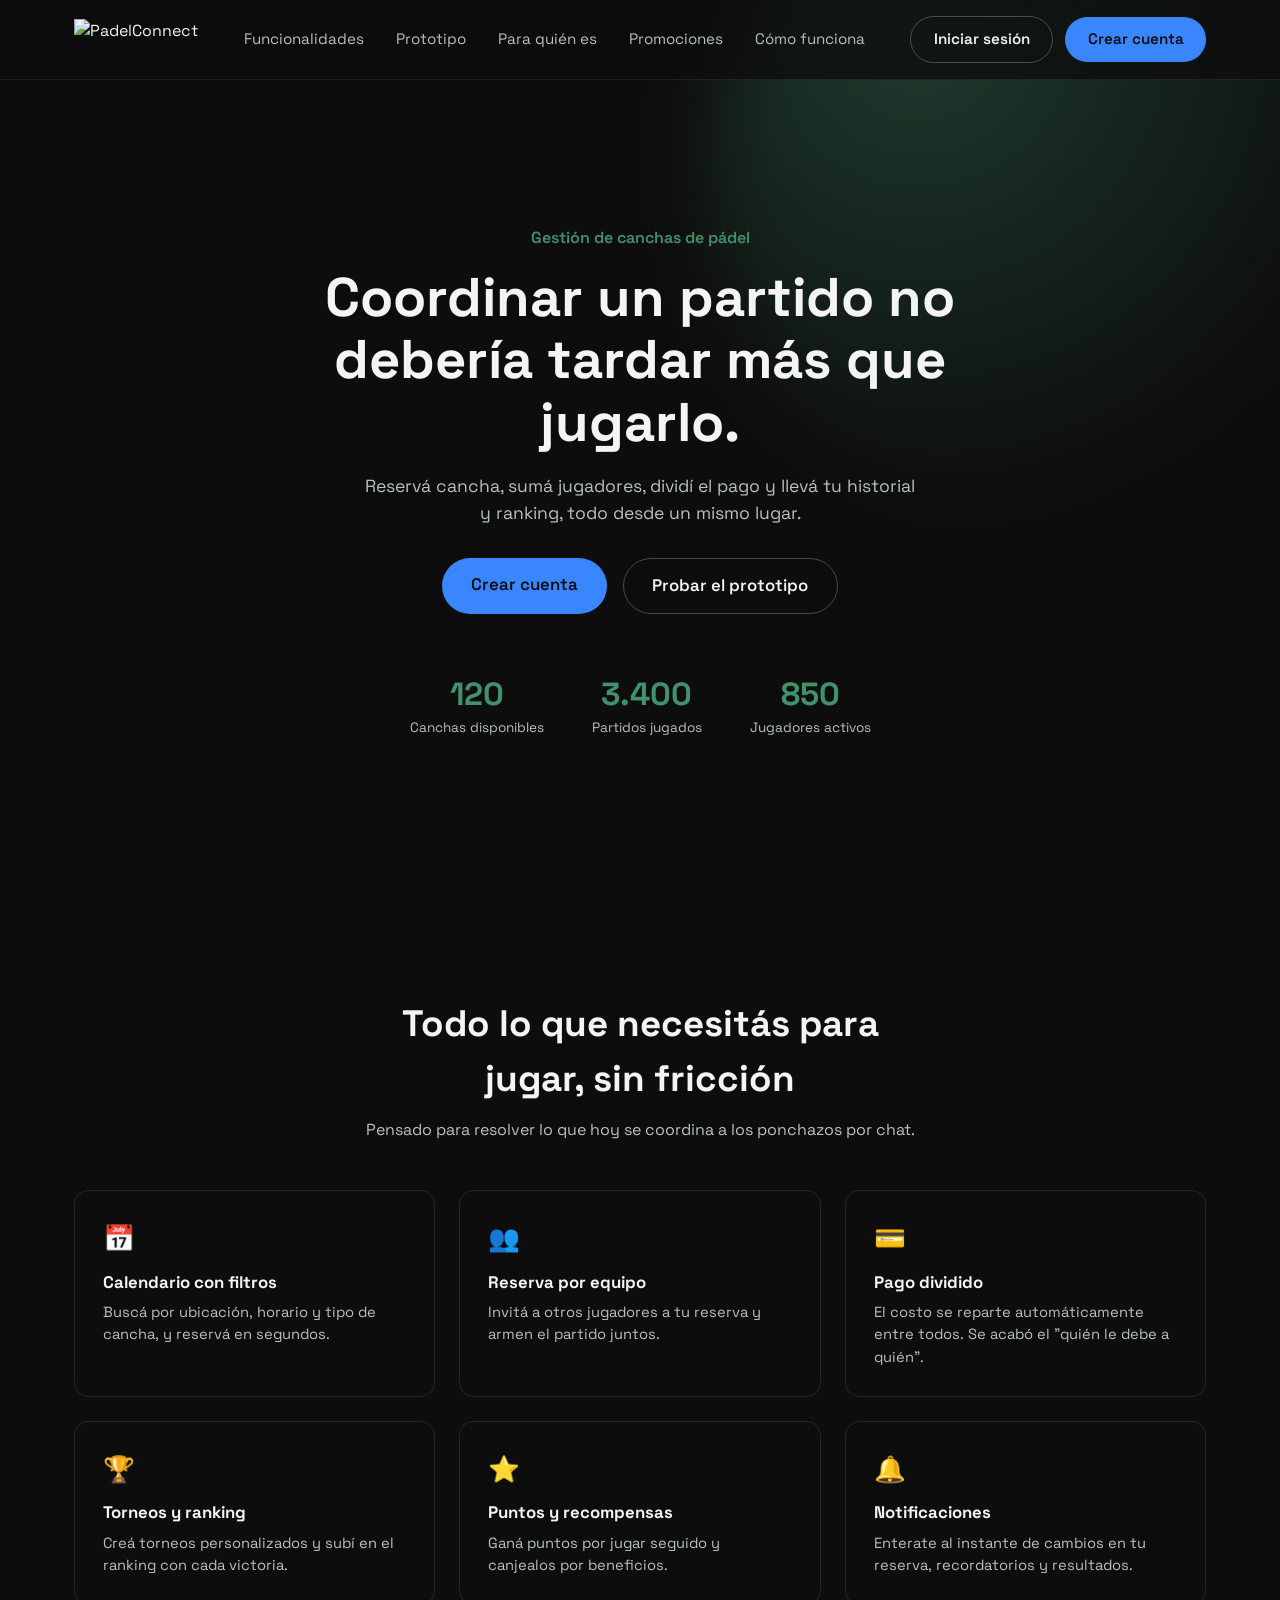
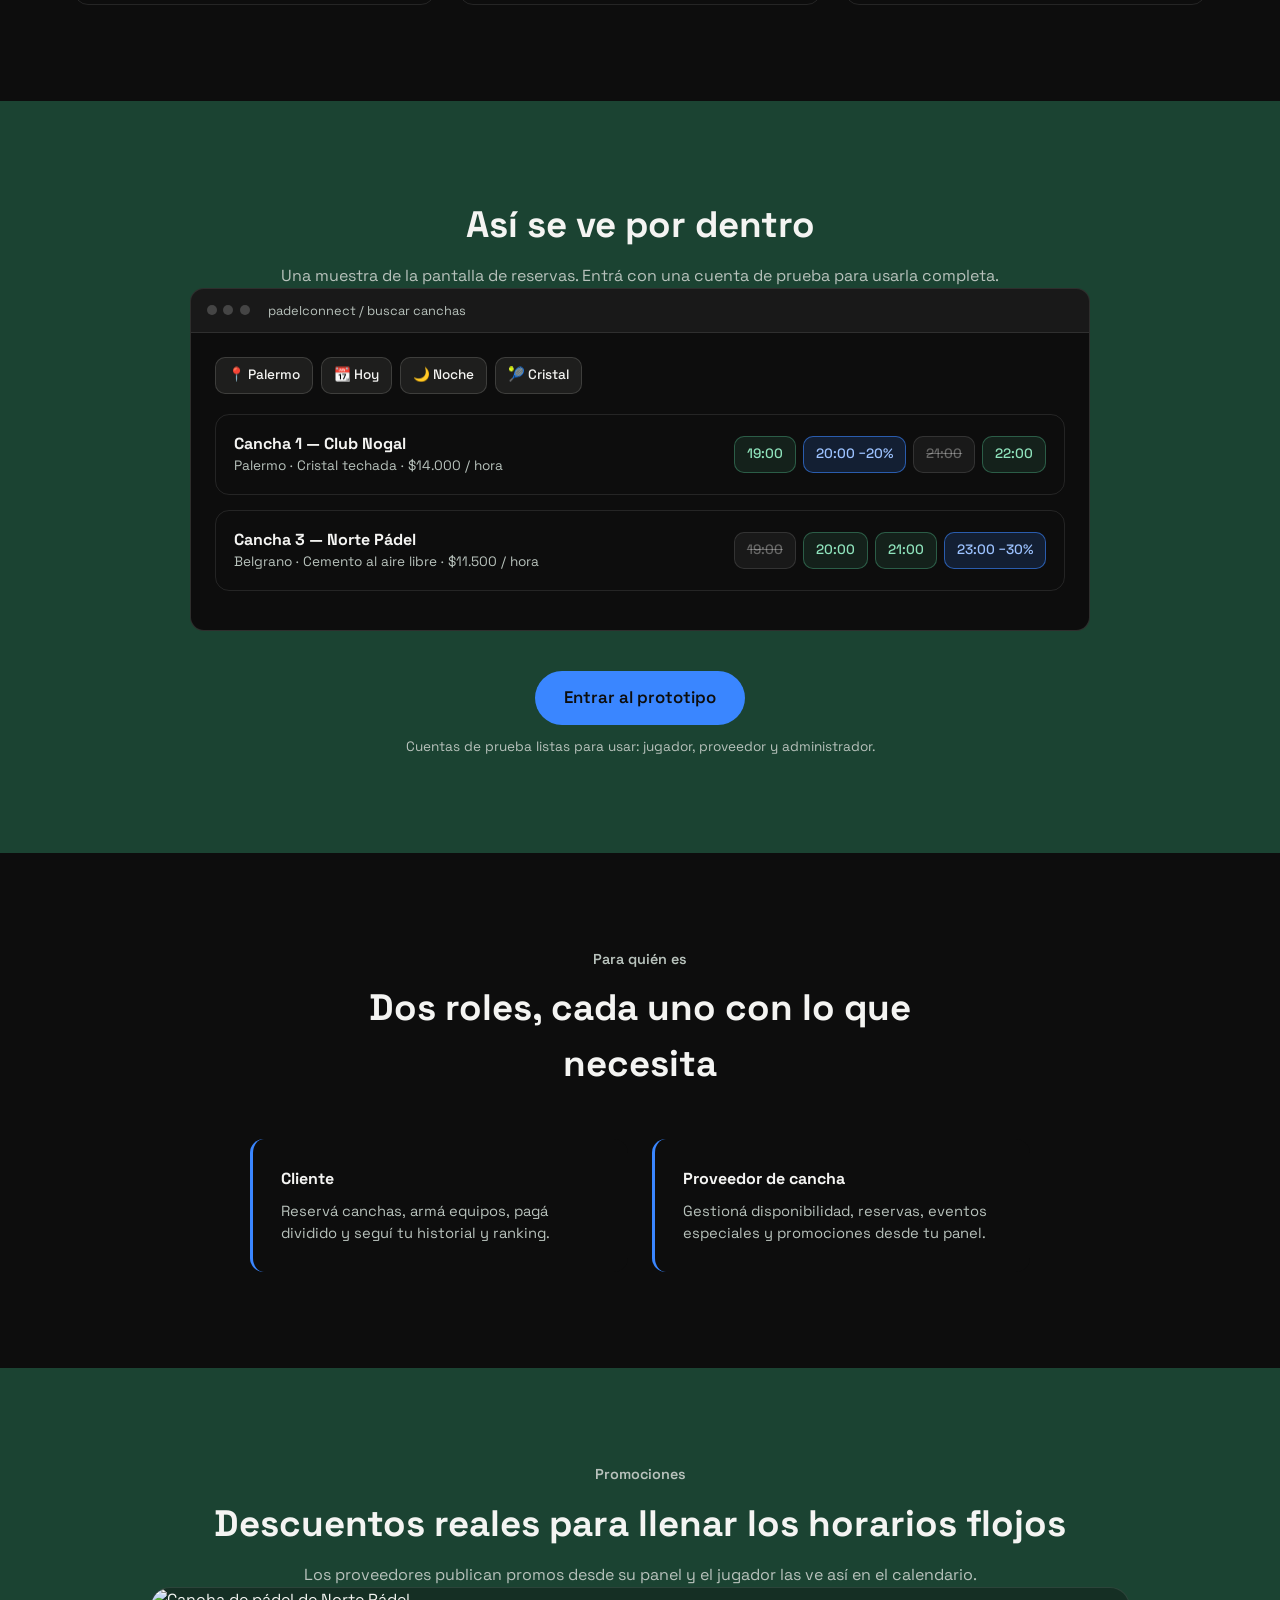
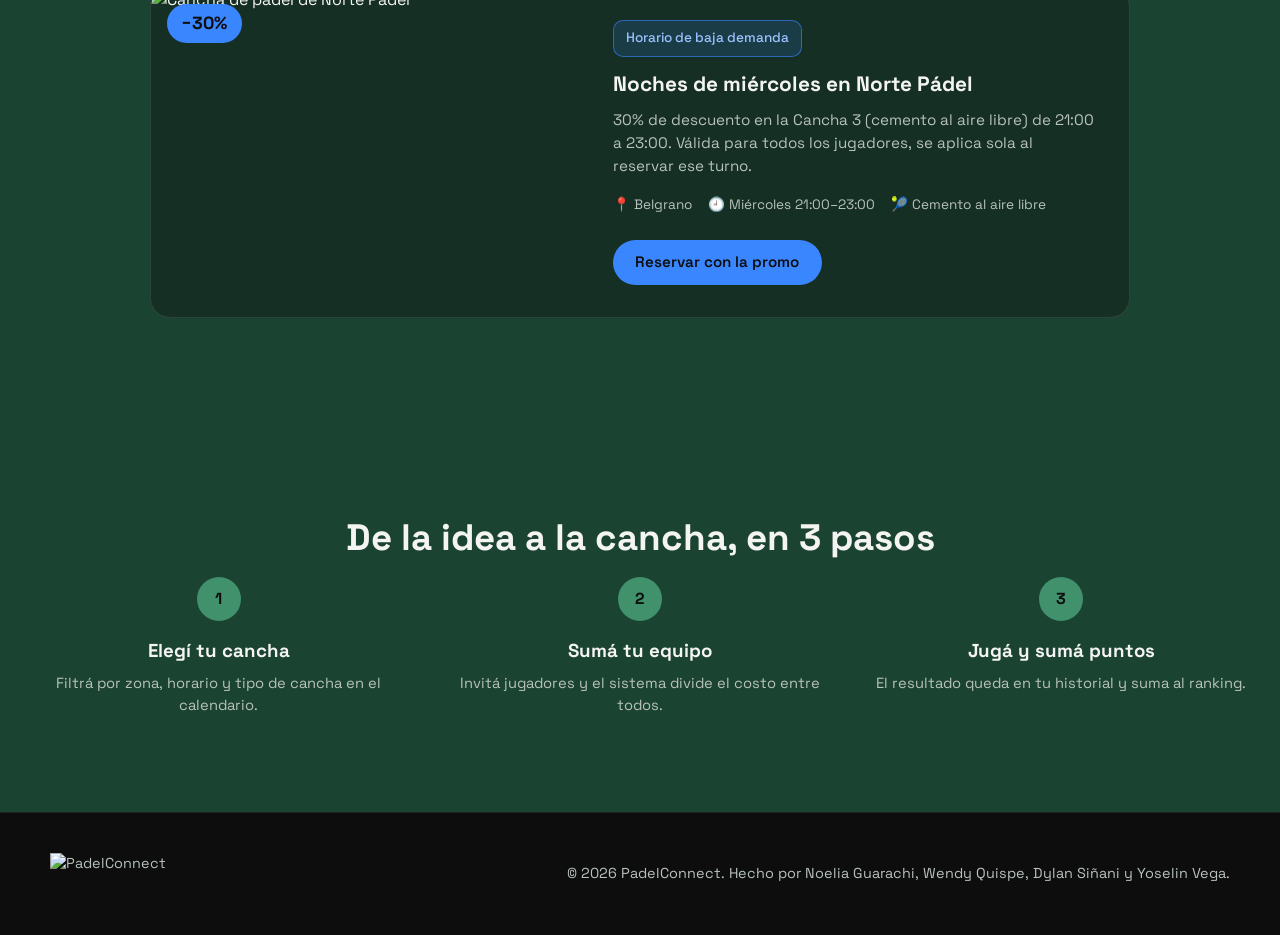
==== index.html @ 04615998 "Add files via upload Agregue los archivos para que funcione la app web" ====
<!DOCTYPE html>
<html lang="es">
<head>
  <meta charset="UTF-8" />
  <meta name="viewport" content="width=device-width, initial-scale=1.0" />
  <title>PadelConnect — Reservá, jugá, competí</title>
  <link rel="icon" href="assets/favicon.png" />

  <!-- Fuente única del sitio: Space Grotesk -->
  <link rel="preconnect" href="https://fonts.googleapis.com">
  <link rel="preconnect" href="https://fonts.gstatic.com" crossorigin>
  <link href="https://fonts.googleapis.com/css2?family=Space+Grotesk:wght@400;500;600;700&display=swap" rel="stylesheet">

  <link rel="stylesheet" href="style.css" />
</head>
<body>

  <!-- ============================================================
       NAVBAR
       Los botones de la derecha ya apuntan a login.html (ventana 2).
       ============================================================ -->
  <header class="navbar" id="navbar">
    <div class="navbar__inner">
      <a href="#top" class="navbar__logo">
        <img src="assets/logo.png" alt="PadelConnect" />
      </a>

      <nav class="navbar__links" id="navLinks">
        <a href="#funcionalidades">Funcionalidades</a>
        <a href="#prototipo">Prototipo</a>
        <a href="#roles">Para quién es</a>
        <a href="#promociones">Promociones</a>
        <a href="#como-funciona">Cómo funciona</a>
      </nav>

      <div class="navbar__actions">
        <a href="login.html" class="btn btn--ghost">Iniciar sesión</a>
        <a href="login.html?modo=registro" class="btn btn--primary">Crear cuenta</a>
      </div>

      <button class="navbar__burger" id="burgerBtn" aria-label="Abrir menú">
        <span></span><span></span><span></span>
      </button>
    </div>
  </header>

  <!-- ============================================================
       HERO
       ============================================================ -->
  <section class="hero" id="top">
    <div class="hero__blob" aria-hidden="true"></div>

    <div class="hero__content">
      <p class="hero__eyebrow">Gestión de canchas de pádel</p>
      <h1 class="hero__title">Coordinar un partido no debería tardar más que jugarlo.</h1>
      <p class="hero__subtitle">
        Reservá cancha, sumá jugadores, dividí el pago y llevá tu historial y ranking,
        todo desde un mismo lugar.
      </p>

      <div class="hero__cta">
        <a href="login.html?modo=registro" class="btn btn--primary btn--lg">Crear cuenta</a>
        <a href="#prototipo" class="btn btn--ghost btn--lg">Probar el prototipo</a>
      </div>

      <div class="hero__stats">
        <div class="stat">
          <span class="stat__number" data-count="120">0</span>
          <span class="stat__label">Canchas disponibles</span>
        </div>
        <div class="stat">
          <span class="stat__number" data-count="3400">0</span>
          <span class="stat__label">Partidos jugados</span>
        </div>
        <div class="stat">
          <span class="stat__number" data-count="850">0</span>
          <span class="stat__label">Jugadores activos</span>
        </div>
      </div>
    </div>
  </section>

  <!-- ============================================================
       FUNCIONALIDADES
       Cada tarjeta corresponde a un requerimiento del punto 4 del
       documento, así se ve la trazabilidad enunciado -> producto.
       ============================================================ -->
  <section class="section" id="funcionalidades">
    <div class="section__header">
      <h2>Todo lo que necesitás para jugar, sin fricción</h2>
      <p>Pensado para resolver lo que hoy se coordina a los ponchazos por chat.</p>
    </div>

    <div class="features">
      <article class="feature">
        <div class="feature__icon">📅</div>
        <h3>Calendario con filtros</h3>
        <p>Buscá por ubicación, horario y tipo de cancha, y reservá en segundos.</p>
      </article>

      <article class="feature">
        <div class="feature__icon">👥</div>
        <h3>Reserva por equipo</h3>
        <p>Invitá a otros jugadores a tu reserva y armen el partido juntos.</p>
      </article>

      <article class="feature">
        <div class="feature__icon">💳</div>
        <h3>Pago dividido</h3>
        <p>El costo se reparte automáticamente entre todos. Se acabó el "quién le debe a quién".</p>
      </article>

      <article class="feature">
        <div class="feature__icon">🏆</div>
        <h3>Torneos y ranking</h3>
        <p>Creá torneos personalizados y subí en el ranking con cada victoria.</p>
      </article>

      <article class="feature">
        <div class="feature__icon">⭐</div>
        <h3>Puntos y recompensas</h3>
        <p>Ganá puntos por jugar seguido y canjealos por beneficios.</p>
      </article>

      <article class="feature">
        <div class="feature__icon">🔔</div>
        <h3>Notificaciones</h3>
        <p>Enterate al instante de cambios en tu reserva, recordatorios y resultados.</p>
      </article>
    </div>
  </section>

  <!-- ============================================================
       PROTOTIPO
       Vista previa "congelada" de la app real: muestra la pantalla
       de búsqueda de canchas sin necesidad de iniciar sesión.
       ============================================================ -->
  <section class="section section--dark" id="prototipo">
    <div class="section__header">
      <h2>Así se ve por dentro</h2>
      <p>Una muestra de la pantalla de reservas. Entrá con una cuenta de prueba para usarla completa.</p>
    </div>

    <div class="preview">
      <!-- Barra superior falsa, imita la ventana del navegador -->
      <div class="preview__bar">
        <span></span><span></span><span></span>
        <p class="preview__url">padelconnect / buscar canchas</p>
      </div>

      <div class="preview__body">
        <div class="preview__filters">
          <span class="chip chip--filtro">📍 Palermo</span>
          <span class="chip chip--filtro">📆 Hoy</span>
          <span class="chip chip--filtro">🌙 Noche</span>
          <span class="chip chip--filtro">🎾 Cristal</span>
        </div>

        <div class="preview__card">
          <div>
            <h3>Cancha 1 — Club Nogal</h3>
            <p>Palermo · Cristal techada · $14.000 / hora</p>
          </div>
          <div class="preview__slots">
            <span class="chip chip--libre">19:00</span>
            <span class="chip chip--promo">20:00 −20%</span>
            <span class="chip chip--ocupado">21:00</span>
            <span class="chip chip--libre">22:00</span>
          </div>
        </div>

        <div class="preview__card">
          <div>
            <h3>Cancha 3 — Norte Pádel</h3>
            <p>Belgrano · Cemento al aire libre · $11.500 / hora</p>
          </div>
          <div class="preview__slots">
            <span class="chip chip--ocupado">19:00</span>
            <span class="chip chip--libre">20:00</span>
            <span class="chip chip--libre">21:00</span>
            <span class="chip chip--promo">23:00 −30%</span>
          </div>
        </div>
      </div>
    </div>

    <div class="preview__cta">
      <a href="login.html" class="btn btn--primary btn--lg">Entrar al prototipo</a>
      <p class="preview__hint">Cuentas de prueba listas para usar: jugador, proveedor y administrador.</p>
    </div>
  </section>

  <!-- ============================================================
       ROLES
       ============================================================ -->
  <section class="section" id="roles">
    <div class="section__header">
      <p class="eyebrow">Para quién es</p>
      <h2>Dos roles, cada uno con lo que necesita</h2>
    </div>

    <div class="roles roles--dos">
      <div class="role">
        <span class="role__tag">Cliente</span>
        <p>Reservá canchas, armá equipos, pagá dividido y seguí tu historial y ranking.</p>
      </div>
      <div class="role">
        <span class="role__tag">Proveedor de cancha</span>
        <p>Gestioná disponibilidad, reservas, eventos especiales y promociones desde tu panel.</p>
      </div>
    </div>
  </section>

  <!-- ============================================================
       PROMOCIONES
       Una promo de ejemplo tal como la vería un jugador, con imagen,
       para que se entienda de un vistazo sin romper la estética dark.
       ============================================================ -->
  <section class="section section--dark" id="promociones">
    <div class="section__header">
      <p class="eyebrow eyebrow--light">Promociones</p>
      <h2>Descuentos reales para llenar los horarios flojos</h2>
      <p>Los proveedores publican promos desde su panel y el jugador las ve así en el calendario.</p>
    </div>

    <div class="promo-destacada">
      <div class="promo-destacada__img">
        <img src="assets/hero-cancha.jpg" alt="Cancha de pádel de Norte Pádel" />
        <span class="promo-destacada__pct">−30%</span>
      </div>
      <div class="promo-destacada__info">
        <span class="chip chip--promo">Horario de baja demanda</span>
        <h3>Noches de miércoles en Norte Pádel</h3>
        <p>30% de descuento en la Cancha 3 (cemento al aire libre) de 21:00 a 23:00.
          Válida para todos los jugadores, se aplica sola al reservar ese turno.</p>
        <div class="promo-destacada__meta">
          <span>📍 Belgrano</span>
          <span>🕘 Miércoles 21:00–23:00</span>
          <span>🎾 Cemento al aire libre</span>
        </div>
        <a href="login.html?modo=registro" class="btn btn--primary">Reservar con la promo</a>
      </div>
    </div>
  </section>

  <!-- ============================================================
       CÓMO FUNCIONA (esto sí es una secuencia, por eso va numerado)
       ============================================================ -->
  <section class="section section--dark" id="como-funciona">
    <div class="section__header">
      <h2>De la idea a la cancha, en 3 pasos</h2>
    </div>

    <div class="steps">
      <div class="step">
        <span class="step__number">1</span>
        <h3>Elegí tu cancha</h3>
        <p>Filtrá por zona, horario y tipo de cancha en el calendario.</p>
      </div>
      <div class="step">
        <span class="step__number">2</span>
        <h3>Sumá tu equipo</h3>
        <p>Invitá jugadores y el sistema divide el costo entre todos.</p>
      </div>
      <div class="step">
        <span class="step__number">3</span>
        <h3>Jugá y sumá puntos</h3>
        <p>El resultado queda en tu historial y suma al ranking.</p>
      </div>
    </div>
  </section>

  <!-- ============================================================
       FOOTER
       ============================================================ -->
  <footer class="footer">
    <div class="footer__inner">
      <a href="#top" class="navbar__logo">
        <img src="assets/logo.png" alt="PadelConnect" />
      </a>
      <p>&copy; 2026 PadelConnect. Hecho por Noelia Guarachi, Wendy Quispe, Dylan Siñani y Yoselin Vega.</p>
    </div>
  </footer>

  <script src="script.js"></script>
</body>
</html>
---- style.css ----
/* ==========================================================================
   TOKENS DE DISEÑO
   Centralizamos colores, tipografía y espaciados acá para que cambiar la
   estética más adelante sea tocar este bloque y no todo el archivo.
   ========================================================================== */
:root {
  /* Paleta */
  --verde-oscuro: #1B4332;   /* color principal, fondo de secciones oscuras */
  --verde-medio: #40916C;    /* acentos, hover, íconos */
  --negro: #0D0D0D;          /* fondo del hero / texto principal */
  --azul: #3A86FF;           /* acento secundario, CTAs interactivos */
  --hueso: #F4F4F2;          /* texto sobre fondo oscuro */
  --gris-texto: #B8C2BC;     /* texto secundario sobre fondo oscuro */

  /* Tipografía */
  --font-principal: 'Space Grotesk', sans-serif;

  /* Layout */
  --max-width: 1180px;
  --radius: 14px;
}

/* ==========================================================================
   RESET BÁSICO
   ========================================================================== */
* {
  margin: 0;
  padding: 0;
  box-sizing: border-box;
}

html {
  scroll-behavior: smooth;
}

body {
  font-family: var(--font-principal);
  background-color: var(--negro);
  color: var(--hueso);
  line-height: 1.5;
}

/* Respeta la preferencia de "reducir movimiento" del sistema operativo */
@media (prefers-reduced-motion: reduce) {
  * {
    animation-duration: 0.01ms !important;
    transition-duration: 0.01ms !important;
    scroll-behavior: auto !important;
  }
}

a {
  color: inherit;
  text-decoration: none;
}

img {
  max-width: 100%;
  display: block;
}

/* ==========================================================================
   BOTONES
   ========================================================================== */
.btn {
  display: inline-block;
  padding: 0.7rem 1.4rem;
  border-radius: 999px;
  font-weight: 600;
  font-size: 0.95rem;
  transition: transform 0.2s ease, background-color 0.2s ease, box-shadow 0.2s ease;
}

.btn--primary {
  background-color: var(--azul);
  color: var(--negro);
}

.btn--primary:hover {
  transform: translateY(-2px);
  box-shadow: 0 8px 24px rgba(58, 134, 255, 0.35);
}

.btn--ghost {
  border: 1px solid rgba(244, 244, 242, 0.25);
  color: var(--hueso);
}

.btn--ghost:hover {
  border-color: var(--verde-medio);
  background-color: rgba(64, 145, 108, 0.12);
}

.btn--lg {
  padding: 0.9rem 1.8rem;
  font-size: 1.05rem;
}

/* ==========================================================================
   NAVBAR
   ========================================================================== */
.navbar {
  position: fixed;
  top: 0;
  left: 0;
  right: 0;
  z-index: 100;
  background-color: rgba(13, 13, 13, 0.75);
  backdrop-filter: blur(10px);
  border-bottom: 1px solid rgba(244, 244, 242, 0.08);
}

.navbar__inner {
  max-width: var(--max-width);
  margin: 0 auto;
  display: flex;
  align-items: center;
  justify-content: space-between;
  padding: 1rem 1.5rem;
}

.navbar__logo {
  display: flex;
  align-items: center;
}

.navbar__logo img {
  height: 42px;
  width: auto;
  display: block;
}

.navbar__links {
  display: flex;
  gap: 2rem;
}

.navbar__links a {
  font-size: 0.95rem;
  color: var(--gris-texto);
  transition: color 0.2s ease;
}

.navbar__links a:hover {
  color: var(--hueso);
}

.navbar__actions {
  display: flex;
  align-items: center;
  gap: 0.75rem;
}

/* Botón hamburguesa: oculto en escritorio, visible en mobile */
.navbar__burger {
  display: none;
  flex-direction: column;
  gap: 5px;
  background: none;
  border: none;
  cursor: pointer;
}

.navbar__burger span {
  width: 24px;
  height: 2px;
  background-color: var(--hueso);
}

/* ==========================================================================
   HERO
   ========================================================================== */
.hero {
  position: relative;
  min-height: 100vh;
  display: flex;
  align-items: center;
  overflow: hidden;
  padding: 8rem 1.5rem 4rem;
}

/* Blob de fondo: única animación "grande" de la página (moción no disparada
   por el usuario), el resto de los efectos responden a hover/scroll */
.hero__blob {
  position: absolute;
  top: -20%;
  right: -10%;
  width: 700px;
  height: 700px;
  border-radius: 50%;
  background: radial-gradient(circle at 30% 30%, var(--verde-medio), transparent 70%);
  opacity: 0.35;
  filter: blur(40px);
  animation: flotar 12s ease-in-out infinite;
}

@keyframes flotar {
  0%, 100% { transform: translate(0, 0) scale(1); }
  50% { transform: translate(-40px, 30px) scale(1.05); }
}

.hero__content {
  position: relative;
  z-index: 2;
  max-width: 720px;
  margin: 0 auto;
  text-align: center;
}

.hero__eyebrow {
  color: var(--verde-medio);
  font-weight: 600;
  margin-bottom: 1rem;
}

.hero__title {
  font-size: clamp(2.2rem, 5vw, 3.4rem);
  font-weight: 700;
  line-height: 1.15;
  margin-bottom: 1.25rem;
}

.hero__subtitle {
  font-size: 1.1rem;
  color: var(--gris-texto);
  max-width: 560px;
  margin: 0 auto 2rem;
}

.hero__cta {
  display: flex;
  gap: 1rem;
  justify-content: center;
  flex-wrap: wrap;
  margin-bottom: 3.5rem;
}

.hero__stats {
  display: flex;
  justify-content: center;
  gap: 3rem;
  flex-wrap: wrap;
}

.stat {
  display: flex;
  flex-direction: column;
}

.stat__number {
  font-size: 2rem;
  font-weight: 700;
  color: var(--verde-medio);
}

.stat__label {
  font-size: 0.85rem;
  color: var(--gris-texto);
}

/* ==========================================================================
   SECCIONES GENÉRICAS
   ========================================================================== */
.section {
  max-width: var(--max-width);
  margin: 0 auto;
  padding: 6rem 1.5rem;
}

.section--dark {
  max-width: none;
  background-color: var(--verde-oscuro);
}

.section--dark .section__header,
.section--dark .roles {
  max-width: var(--max-width);
  margin: 0 auto;
}

.section__header {
  text-align: center;
  max-width: 560px;
  margin: 0 auto 3rem;
}

.section__header h2 {
  font-size: clamp(1.7rem, 3vw, 2.3rem);
  font-weight: 700;
  margin-bottom: 0.75rem;
}

.section__header p {
  color: var(--gris-texto);
}

.eyebrow {
  color: var(--verde-medio);
  font-weight: 600;
  font-size: 0.9rem;
  margin-bottom: 0.6rem;
}

.eyebrow--light { color: #9CC2FF; }

/* ==========================================================================
   FUNCIONALIDADES (feature cards)
   ========================================================================== */
.features {
  display: grid;
  grid-template-columns: repeat(3, 1fr);
  gap: 1.5rem;
}

.feature {
  padding: 1.75rem;
  border: 1px solid rgba(244, 244, 242, 0.1);
  border-radius: var(--radius);
  transition: border-color 0.25s ease, transform 0.25s ease;
}

.feature:hover {
  border-color: var(--verde-medio);
  transform: translateY(-4px);
}

.feature__icon {
  font-size: 1.6rem;
  margin-bottom: 0.75rem;
}

.feature h3 {
  font-size: 1.05rem;
  margin-bottom: 0.4rem;
}

.feature p {
  color: var(--gris-texto);
  font-size: 0.92rem;
}

/* ==========================================================================
   ROLES
   ========================================================================== */
.roles {
  display: grid;
  grid-template-columns: repeat(3, 1fr);
  gap: 1.5rem;
}

.roles--dos {
  grid-template-columns: repeat(2, 1fr);
  max-width: 780px;
  margin: 0 auto;
}

.role {
  padding: 1.75rem;
  background-color: rgba(13, 13, 13, 0.25);
  border-radius: var(--radius);
  border-left: 3px solid var(--azul);
}

.role__tag {
  display: inline-block;
  font-weight: 700;
  margin-bottom: 0.6rem;
}

.role p {
  color: var(--gris-texto);
  font-size: 0.92rem;
}

/* ==========================================================================
   PASOS (cómo funciona)
   ========================================================================== */
.steps {
  display: grid;
  grid-template-columns: repeat(3, 1fr);
  gap: 2rem;
}

.step {
  text-align: center;
}

.step__number {
  display: inline-flex;
  align-items: center;
  justify-content: center;
  width: 44px;
  height: 44px;
  border-radius: 50%;
  background-color: var(--verde-medio);
  color: var(--negro);
  font-weight: 700;
  margin-bottom: 1rem;
}

.step h3 {
  margin-bottom: 0.4rem;
}

.step p {
  color: var(--gris-texto);
  font-size: 0.92rem;
}

/* ==========================================================================
   FOOTER
   ========================================================================== */
.footer {
  border-top: 1px solid rgba(244, 244, 242, 0.08);
  padding: 2.5rem 1.5rem;
}

.footer__inner {
  max-width: var(--max-width);
  margin: 0 auto;
  display: flex;
  justify-content: space-between;
  align-items: center;
  flex-wrap: wrap;
  gap: 1rem;
  color: var(--gris-texto);
  font-size: 0.9rem;
}

/* ==========================================================================
   ACCESIBILIDAD: foco visible en navegación por teclado
   ========================================================================== */
a:focus-visible,
button:focus-visible {
  outline: 2px solid var(--azul);
  outline-offset: 3px;
}

/* ==========================================================================
   RESPONSIVE
   ========================================================================== */
@media (max-width: 900px) {
  .features,
  .roles,
  .steps {
    grid-template-columns: repeat(2, 1fr);
  }
}

@media (max-width: 640px) {
  .navbar__links,
  .navbar__actions {
    display: none; /* se reemplazan por el menú mobile via JS */
  }

  .navbar__burger {
    display: flex;
  }

  /* Estado abierto del menú mobile, controlado desde script.js */
  .navbar.is-open .navbar__links {
    display: flex;
    flex-direction: column;
    position: absolute;
    top: 100%;
    left: 0;
    right: 0;
    background-color: var(--negro);
    padding: 1.5rem;
    gap: 1.25rem;
    border-bottom: 1px solid rgba(244, 244, 242, 0.08);
  }

  .features,
  .roles,
  .steps {
    grid-template-columns: 1fr;
  }

  .hero__stats {
    gap: 2rem;
  }
}

/* ==========================================================================
   AGREGADOS DE LA VERSIÓN 2
   Todo lo que sigue es nuevo: prototipo del index, ventana de login y
   componentes compartidos con el panel (app.css usa estos mismos tokens).
   ========================================================================== */

/* Utilidad general: ocultar sin borrar del DOM */
.is-oculto { display: none !important; }

/* ---------- Variantes de botón que faltaban ---------- */
.btn--peligro {
  border: 1px solid rgba(255, 107, 107, 0.4);
  color: #FF8B8B;
  background: transparent;
}
.btn--peligro:hover { background-color: rgba(255, 107, 107, 0.12); }

.btn--bloque { width: 100%; text-align: center; border: none; cursor: pointer; }

.btn--mini { padding: 0.4rem 0.8rem; font-size: 0.8rem; }

button.btn { cursor: pointer; font-family: inherit; }

/* ==========================================================================
   CHIPS DE TURNO
   Se usan en el prototipo del index y en el calendario real del panel.
   El color dice el estado: verde libre, azul promo, gris ocupado.
   ========================================================================== */
.chip {
  display: inline-flex;
  align-items: center;
  gap: 0.3rem;
  padding: 0.45rem 0.75rem;
  border-radius: 10px;
  font-size: 0.85rem;
  font-weight: 500;
  font-family: inherit;
  border: 1px solid transparent;
}

.chip--libre {
  background-color: rgba(64, 145, 108, 0.16);
  border-color: rgba(64, 145, 108, 0.55);
  color: #8FE3BC;
}

.chip--promo {
  background-color: rgba(58, 134, 255, 0.16);
  border-color: rgba(58, 134, 255, 0.6);
  color: #9CC2FF;
}

.chip--promo em { font-style: normal; font-weight: 700; font-size: 0.75rem; }

.chip--ocupado {
  background-color: rgba(244, 244, 242, 0.05);
  border-color: rgba(244, 244, 242, 0.12);
  color: rgba(244, 244, 242, 0.35);
  text-decoration: line-through;
}

.chip--filtro {
  background-color: rgba(244, 244, 242, 0.07);
  border-color: rgba(244, 244, 242, 0.15);
  color: var(--hueso);
}

/* ==========================================================================
   PROTOTIPO DEL INDEX
   Maqueta "congelada" de la pantalla de reservas.
   ========================================================================== */
.preview {
  max-width: 900px;
  margin: 0 auto;
  border: 1px solid rgba(244, 244, 242, 0.14);
  border-radius: var(--radius);
  overflow: hidden;
  background-color: var(--negro);
}

.preview__bar {
  display: flex;
  align-items: center;
  gap: 0.4rem;
  padding: 0.75rem 1rem;
  background-color: rgba(244, 244, 242, 0.05);
  border-bottom: 1px solid rgba(244, 244, 242, 0.1);
}

.preview__bar > span {
  width: 10px; height: 10px; border-radius: 50%;
  background-color: rgba(244, 244, 242, 0.2);
}

.preview__url {
  margin-left: 0.75rem;
  font-size: 0.8rem;
  color: var(--gris-texto);
}

.preview__body { padding: 1.5rem; }

.preview__filters { display: flex; flex-wrap: wrap; gap: 0.5rem; margin-bottom: 1.25rem; }

.preview__card {
  display: flex;
  justify-content: space-between;
  align-items: center;
  flex-wrap: wrap;
  gap: 1rem;
  padding: 1.1rem;
  border: 1px solid rgba(244, 244, 242, 0.1);
  border-radius: var(--radius);
  margin-bottom: 0.9rem;
}

.preview__card h3 { font-size: 1rem; }
.preview__card p  { font-size: 0.85rem; color: var(--gris-texto); }

.preview__slots { display: flex; flex-wrap: wrap; gap: 0.45rem; }

.preview__cta { text-align: center; margin-top: 2.5rem; }
.preview__hint { margin-top: 0.75rem; font-size: 0.85rem; color: var(--gris-texto); }

/* ==========================================================================
   FORMULARIOS (login, registro y modales del panel)
   ========================================================================== */
.campo { display: block; margin-bottom: 1rem; }

.campo > span {
  display: block;
  font-size: 0.85rem;
  color: var(--gris-texto);
  margin-bottom: 0.35rem;
}

.campo input,
.campo select,
.campo textarea {
  width: 100%;
  padding: 0.75rem 0.9rem;
  border-radius: 10px;
  border: 1px solid rgba(244, 244, 242, 0.18);
  background-color: rgba(244, 244, 242, 0.04);
  color: var(--hueso);
  font-family: inherit;
  font-size: 0.95rem;
}

.campo input:focus,
.campo select:focus,
.campo textarea:focus {
  outline: none;
  border-color: var(--azul);
  background-color: rgba(58, 134, 255, 0.07);
}

.campo select option { background-color: var(--negro); color: var(--hueso); }

/* Dos campos en una misma línea */
.fila { display: grid; grid-template-columns: 1fr 1fr; gap: 0.75rem; }

.form__error {
  color: #FF8B8B;
  font-size: 0.88rem;
  min-height: 1.2rem;
  margin-bottom: 0.5rem;
}

/* ==========================================================================
   VENTANA DE LOGIN
   ========================================================================== */
.body--auth { min-height: 100vh; display: flex; align-items: center; overflow-x: hidden; }

.auth {
  position: relative;
  z-index: 2;
  max-width: var(--max-width);
  margin: 0 auto;
  padding: 3rem 1.5rem;
  display: grid;
  grid-template-columns: 1.1fr 0.9fr;
  gap: 3rem;
  align-items: center;
  width: 100%;
}

.auth__claim {
  font-size: clamp(1.8rem, 3.5vw, 2.6rem);
  line-height: 1.15;
  margin: 1.5rem 0 1rem;
}

.auth__texto { color: var(--gris-texto); max-width: 46ch; }

.auth__demos { margin-top: 2rem; display: grid; gap: 0.6rem; max-width: 360px; }

.auth__demos-titulo { font-size: 0.85rem; color: var(--gris-texto); }

/* Botones de cuenta de prueba */
.demo {
  display: flex;
  flex-direction: column;
  gap: 0.15rem;
  text-align: left;
  padding: 0.75rem 1rem;
  border-radius: 10px;
  border: 1px solid rgba(244, 244, 242, 0.14);
  background: transparent;
  color: var(--hueso);
  font-family: inherit;
  cursor: pointer;
  transition: border-color 0.2s ease;
}

.demo:hover { border-color: var(--verde-medio); }
.demo span  { font-size: 0.8rem; color: var(--gris-texto); }

.auth__panel {
  background-color: rgba(27, 67, 50, 0.35);
  border: 1px solid rgba(244, 244, 242, 0.1);
  border-radius: 18px;
  padding: 2rem;
  backdrop-filter: blur(8px);
}

/* Pestañas Ingresar / Crear cuenta */
.tabs {
  display: flex;
  gap: 0.25rem;
  padding: 0.25rem;
  border-radius: 999px;
  background-color: rgba(13, 13, 13, 0.5);
  margin-bottom: 1.5rem;
}

.tabs__btn {
  flex: 1;
  padding: 0.6rem;
  border: none;
  border-radius: 999px;
  background: transparent;
  color: var(--gris-texto);
  font-family: inherit;
  font-size: 0.92rem;
  font-weight: 600;
  cursor: pointer;
}

.tabs__btn.is-active { background-color: var(--verde-medio); color: var(--negro); }

.auth__volver { margin-top: 1.25rem; text-align: center; font-size: 0.88rem; color: var(--gris-texto); }
.auth__volver a:hover { color: var(--hueso); }

@media (max-width: 860px) {
  .auth { grid-template-columns: 1fr; gap: 2rem; }
  .auth__demos { max-width: none; }
}

/* ==========================================================================
   PROMOCIÓN DESTACADA (landing)
   Una promo de ejemplo con foto real, para que se entienda de un vistazo
   en vez de quedar solo como un ítem de una lista de funcionalidades.
   ========================================================================== */
.promo-destacada {
  max-width: 980px;
  margin: 0 auto;
  display: grid;
  grid-template-columns: 0.9fr 1.1fr;
  gap: 2.5rem;
  align-items: center;
  background-color: rgba(13, 13, 13, 0.35);
  border: 1px solid rgba(244, 244, 242, 0.1);
  border-radius: 20px;
  overflow: hidden;
}

.promo-destacada__img {
  position: relative;
  height: 100%;
  min-height: 260px;
}

.promo-destacada__img img {
  width: 100%;
  height: 100%;
  object-fit: cover;
}

.promo-destacada__pct {
  position: absolute;
  top: 1rem;
  left: 1rem;
  padding: 0.4rem 0.9rem;
  border-radius: 999px;
  background-color: var(--azul);
  color: var(--negro);
  font-weight: 700;
  font-size: 1.1rem;
}

.promo-destacada__info {
  padding: 2rem 2rem 2rem 0;
}

.promo-destacada__info h3 {
  font-size: 1.3rem;
  margin: 0.75rem 0 0.6rem;
}

.promo-destacada__info p {
  color: var(--gris-texto);
  font-size: 0.95rem;
  margin-bottom: 1.1rem;
}

.promo-destacada__meta {
  display: flex;
  flex-wrap: wrap;
  gap: 1rem;
  margin-bottom: 1.5rem;
  font-size: 0.85rem;
  color: var(--gris-texto);
}

@media (max-width: 760px) {
  .promo-destacada { grid-template-columns: 1fr; }
  .promo-destacada__img { min-height: 200px; }
  .promo-destacada__info { padding: 0 1.5rem 1.75rem; }
}
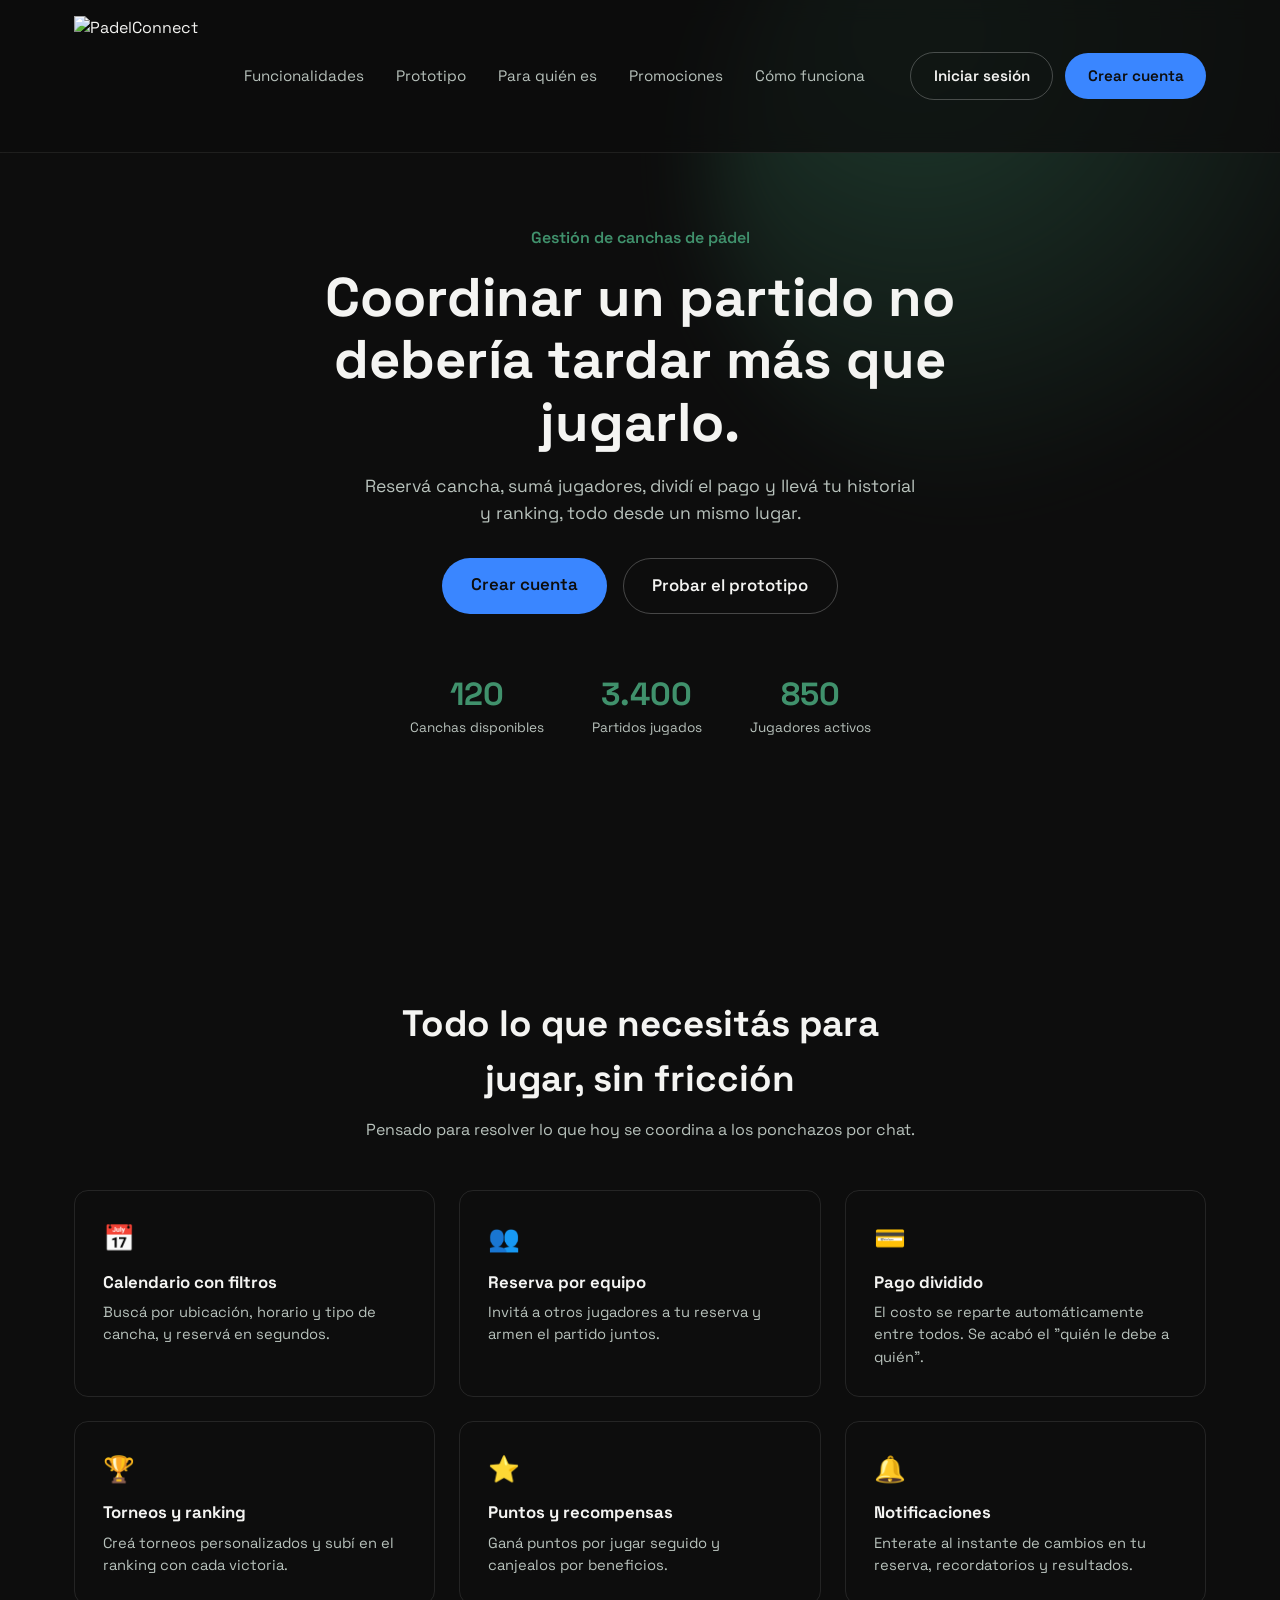
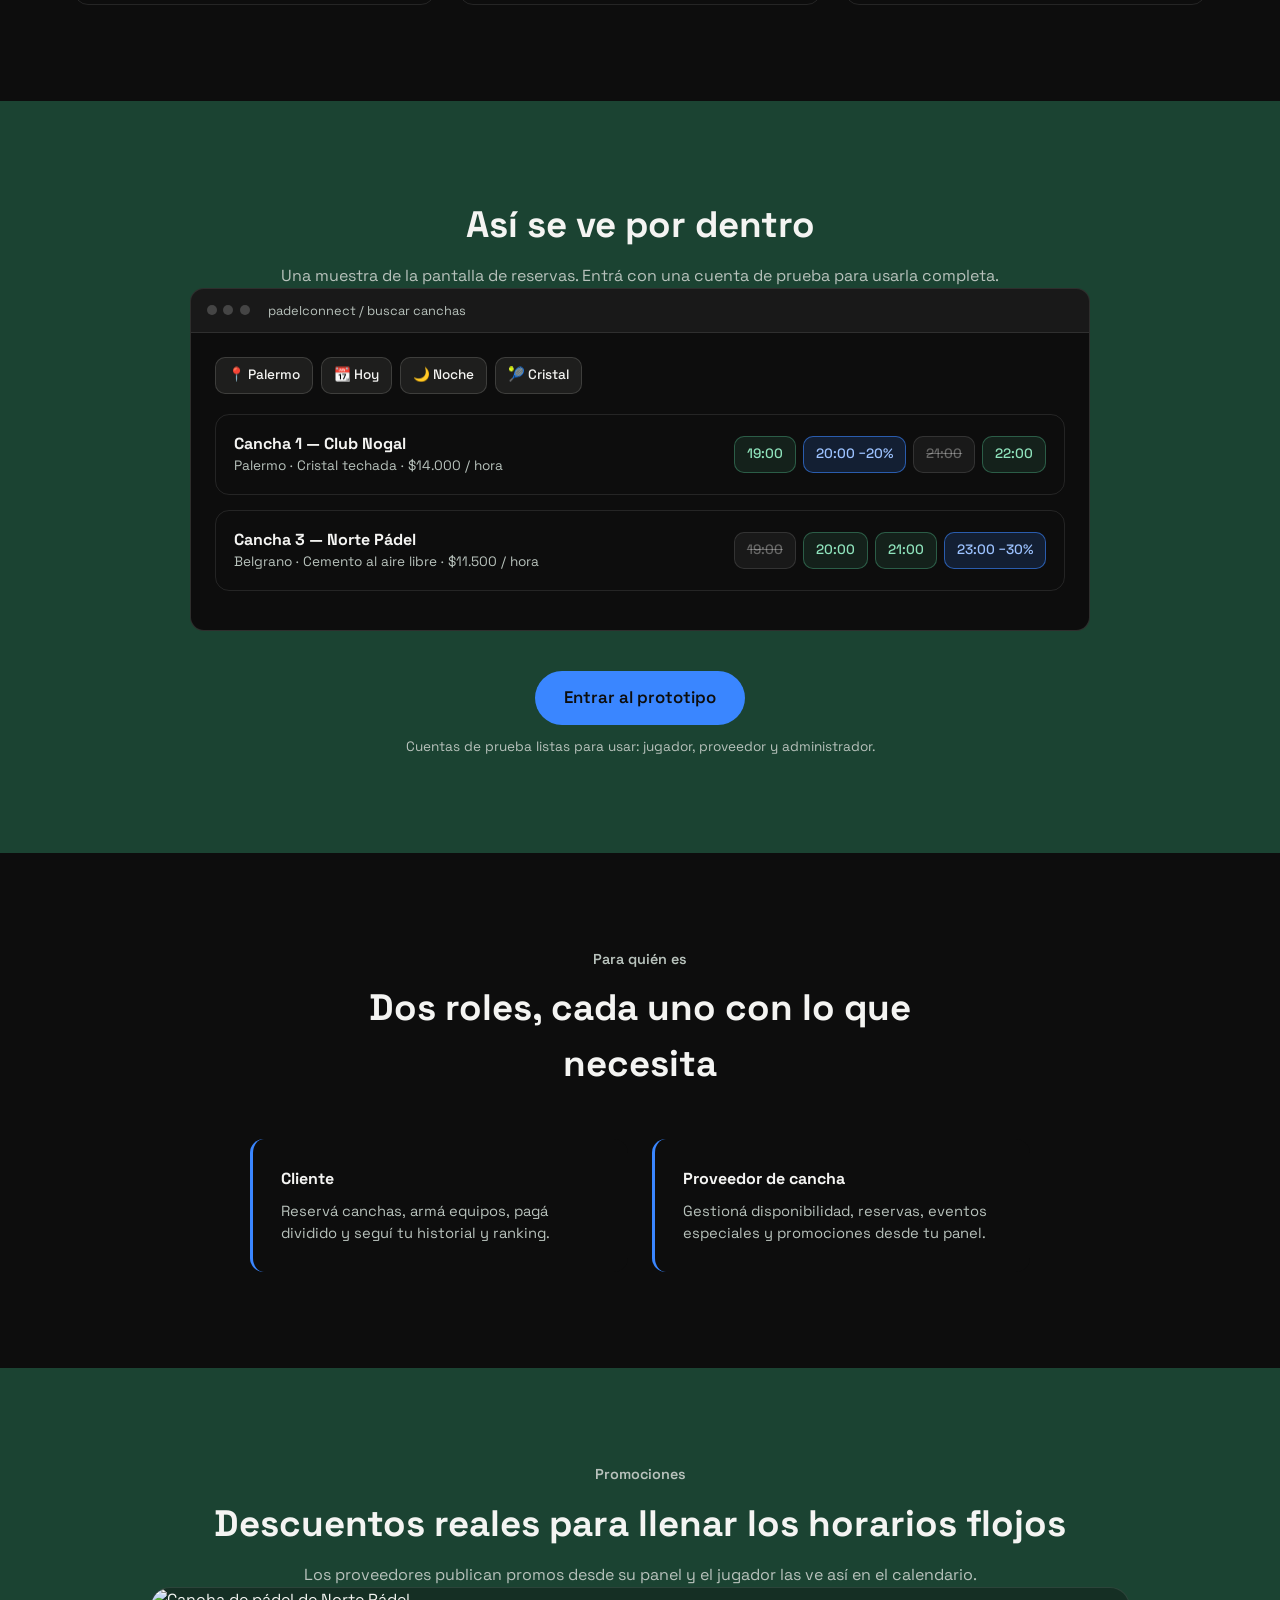
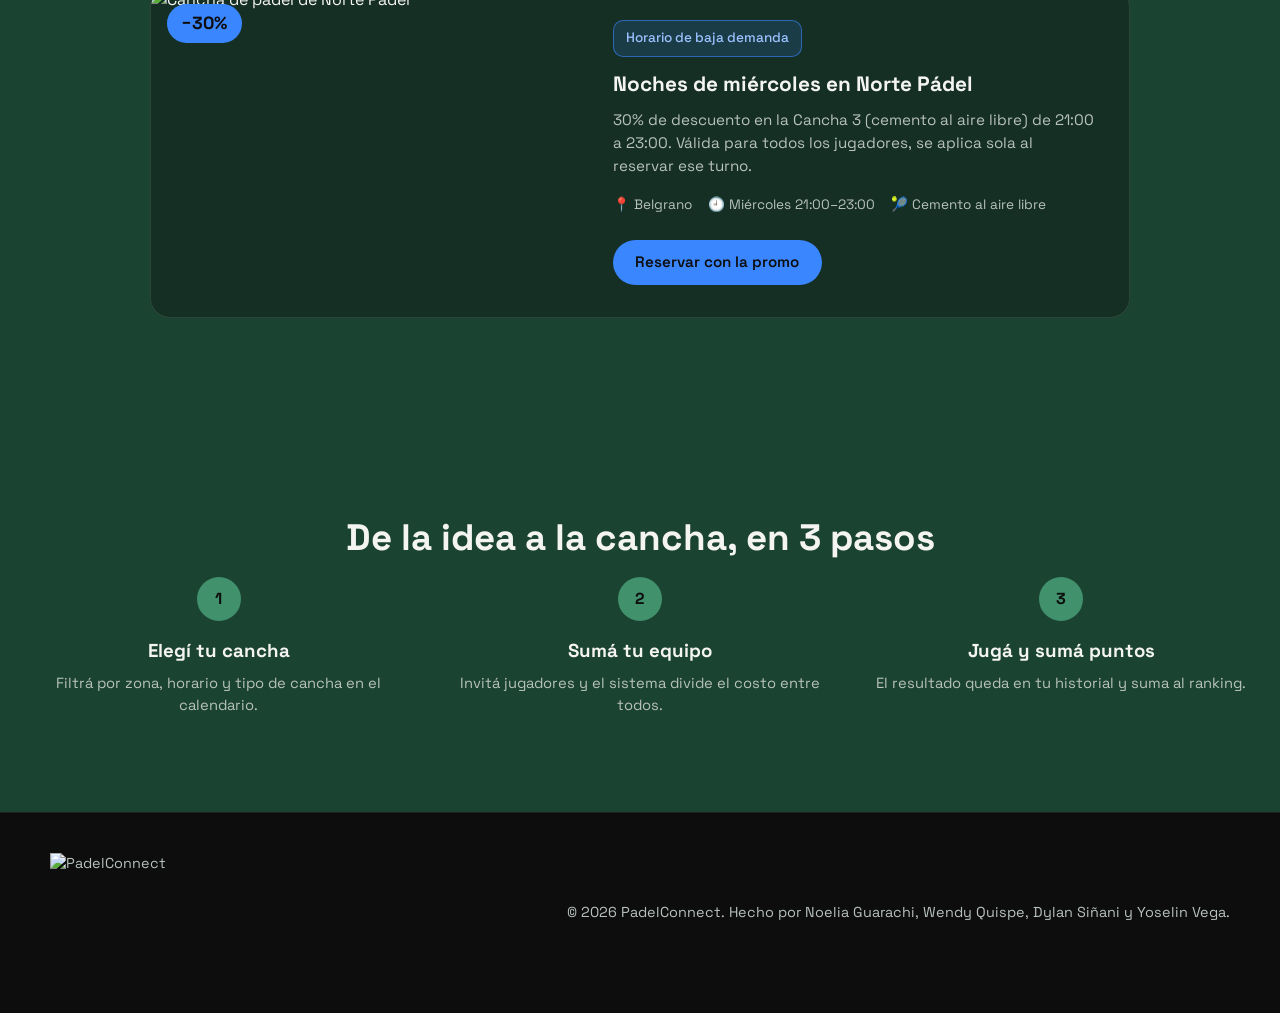
==== commit 0d0912cf: "Borre comentarios" ====
--- a/index.html
+++ b/index.html
@@ -17,7 +17,7 @@
 
   <!-- ============================================================
        NAVBAR
-       Los botones de la derecha ya apuntan a login.html (ventana 2).
+      
        ============================================================ -->
   <header class="navbar" id="navbar">
     <div class="navbar__inner">
@@ -82,8 +82,7 @@
 
   <!-- ============================================================
        FUNCIONALIDADES
-       Cada tarjeta corresponde a un requerimiento del punto 4 del
-       documento, así se ve la trazabilidad enunciado -> producto.
+       
        ============================================================ -->
   <section class="section" id="funcionalidades">
     <div class="section__header">
@@ -132,8 +131,7 @@
 
   <!-- ============================================================
        PROTOTIPO
-       Vista previa "congelada" de la app real: muestra la pantalla
-       de búsqueda de canchas sin necesidad de iniciar sesión.
+       
        ============================================================ -->
   <section class="section section--dark" id="prototipo">
     <div class="section__header">
@@ -213,8 +211,7 @@
 
   <!-- ============================================================
        PROMOCIONES
-       Una promo de ejemplo tal como la vería un jugador, con imagen,
-       para que se entienda de un vistazo sin romper la estética dark.
+      
        ============================================================ -->
   <section class="section section--dark" id="promociones">
     <div class="section__header">
--- a/style.css
+++ b/style.css
@@ -1,8 +1,4 @@
-/* ==========================================================================
-   TOKENS DE DISEÑO
-   Centralizamos colores, tipografía y espaciados acá para que cambiar la
-   estética más adelante sea tocar este bloque y no todo el archivo.
-   ========================================================================== */
+
 :root {
   /* Paleta */
   --verde-oscuro: #1B4332;   /* color principal, fondo de secciones oscuras */
@@ -82,6 +78,7 @@
 }
 
 .btn--ghost {
+  background-color: transparent;
   border: 1px solid rgba(244, 244, 242, 0.25);
   color: var(--hueso);
 }
@@ -125,7 +122,7 @@
 }
 
 .navbar__logo img {
-  height: 42px;
+  height: 120px;
   width: auto;
   display: block;
 }
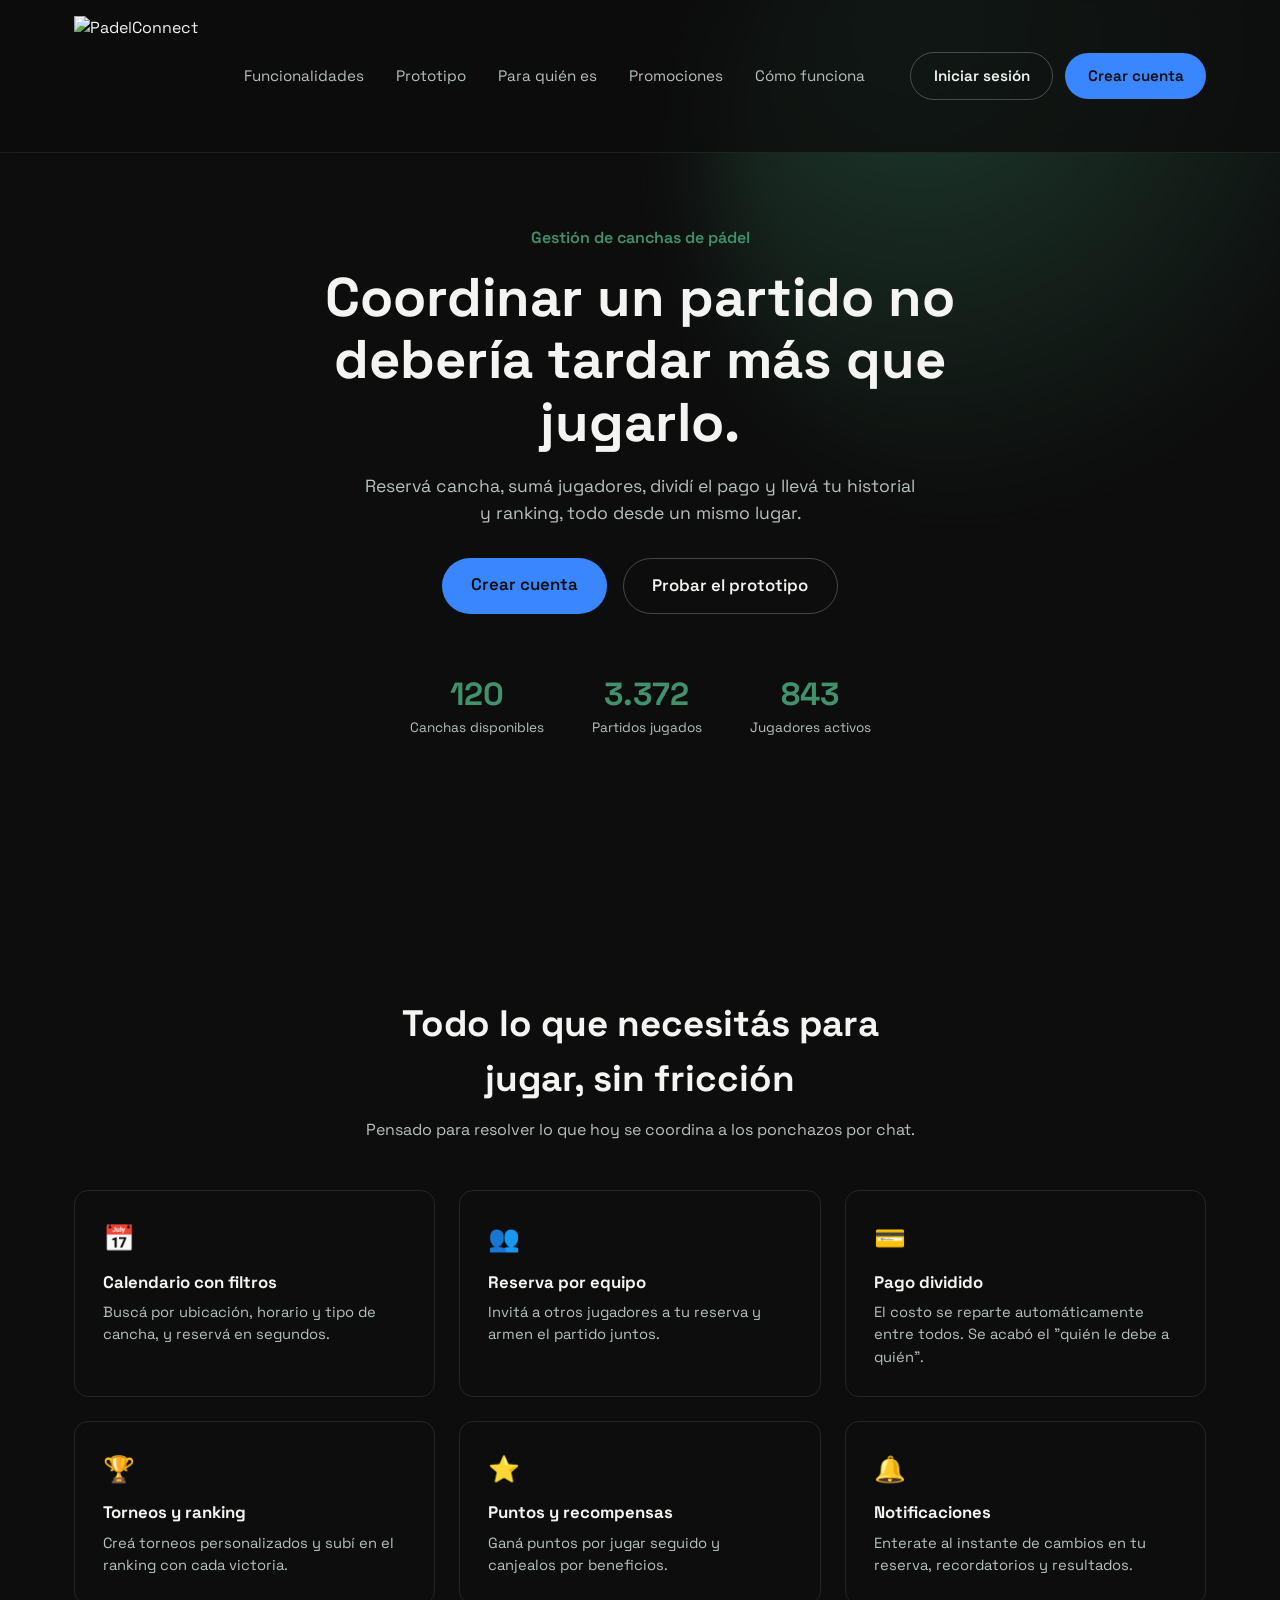
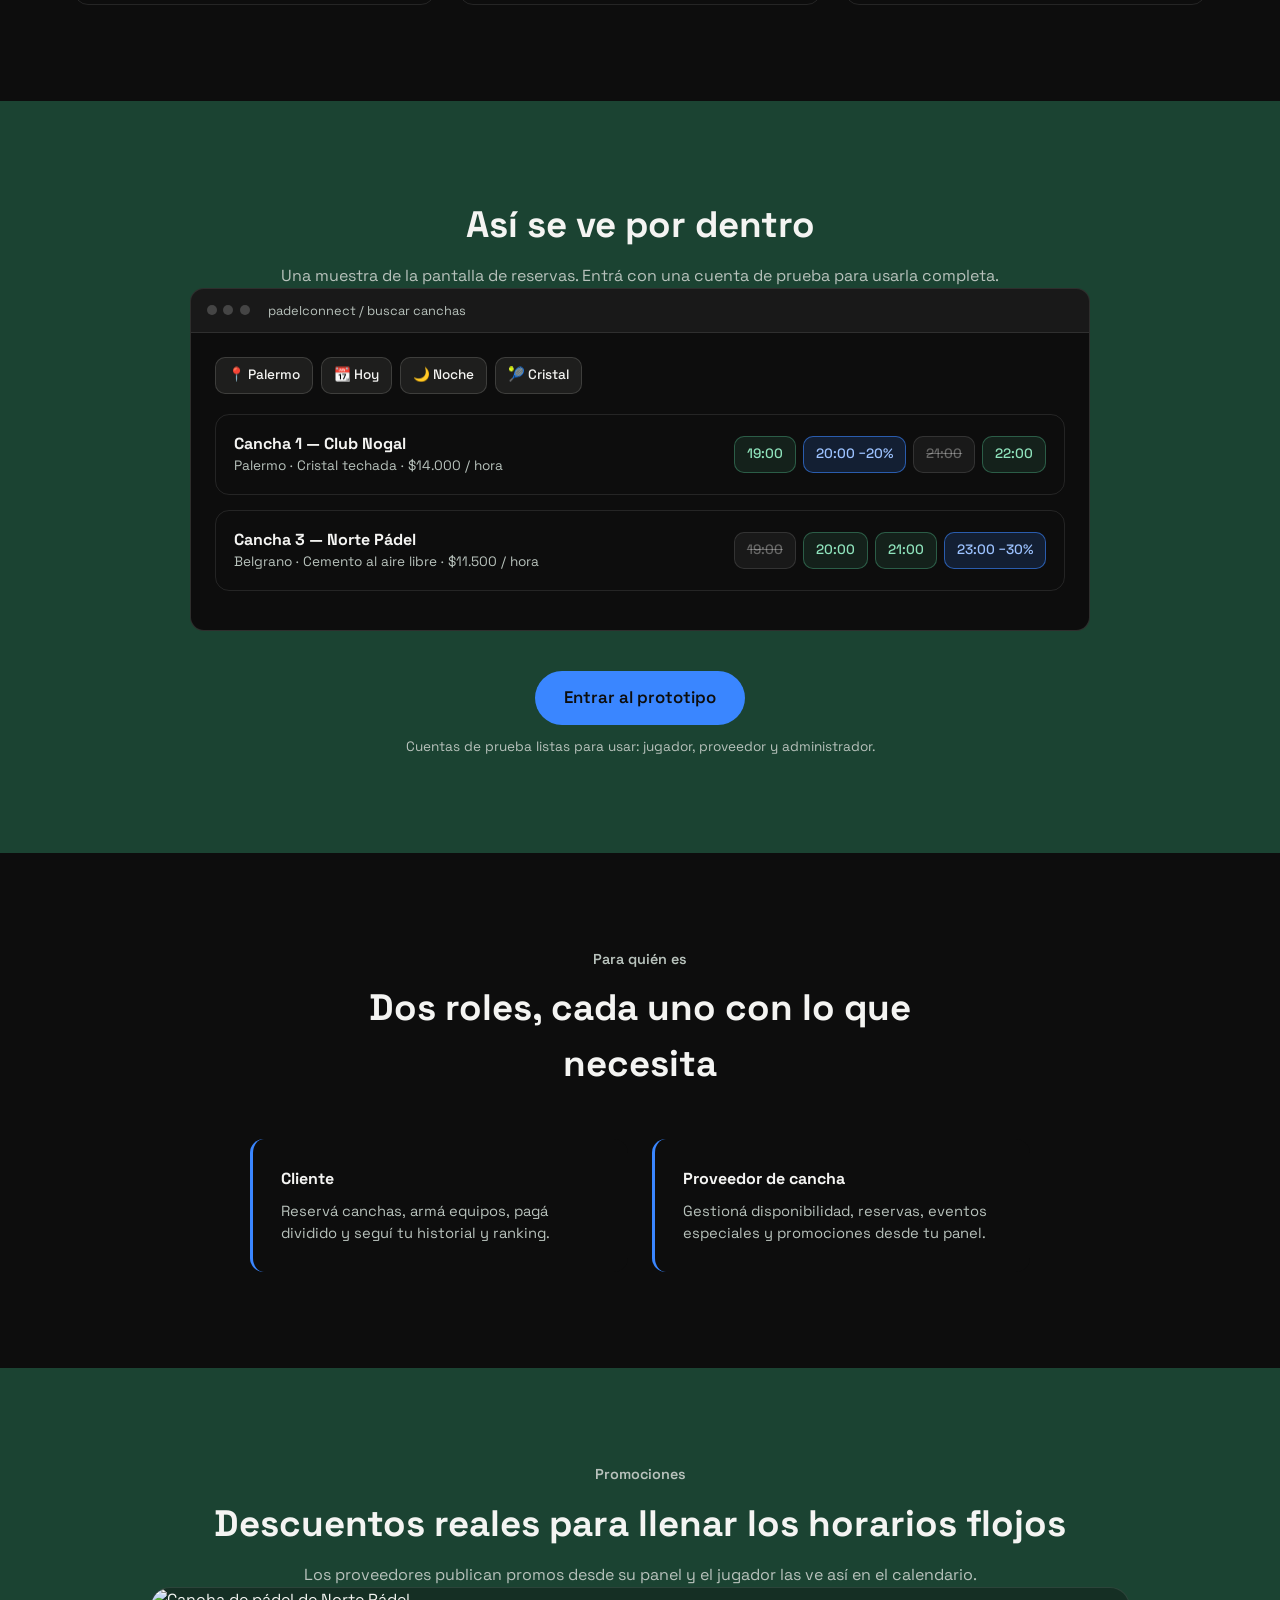
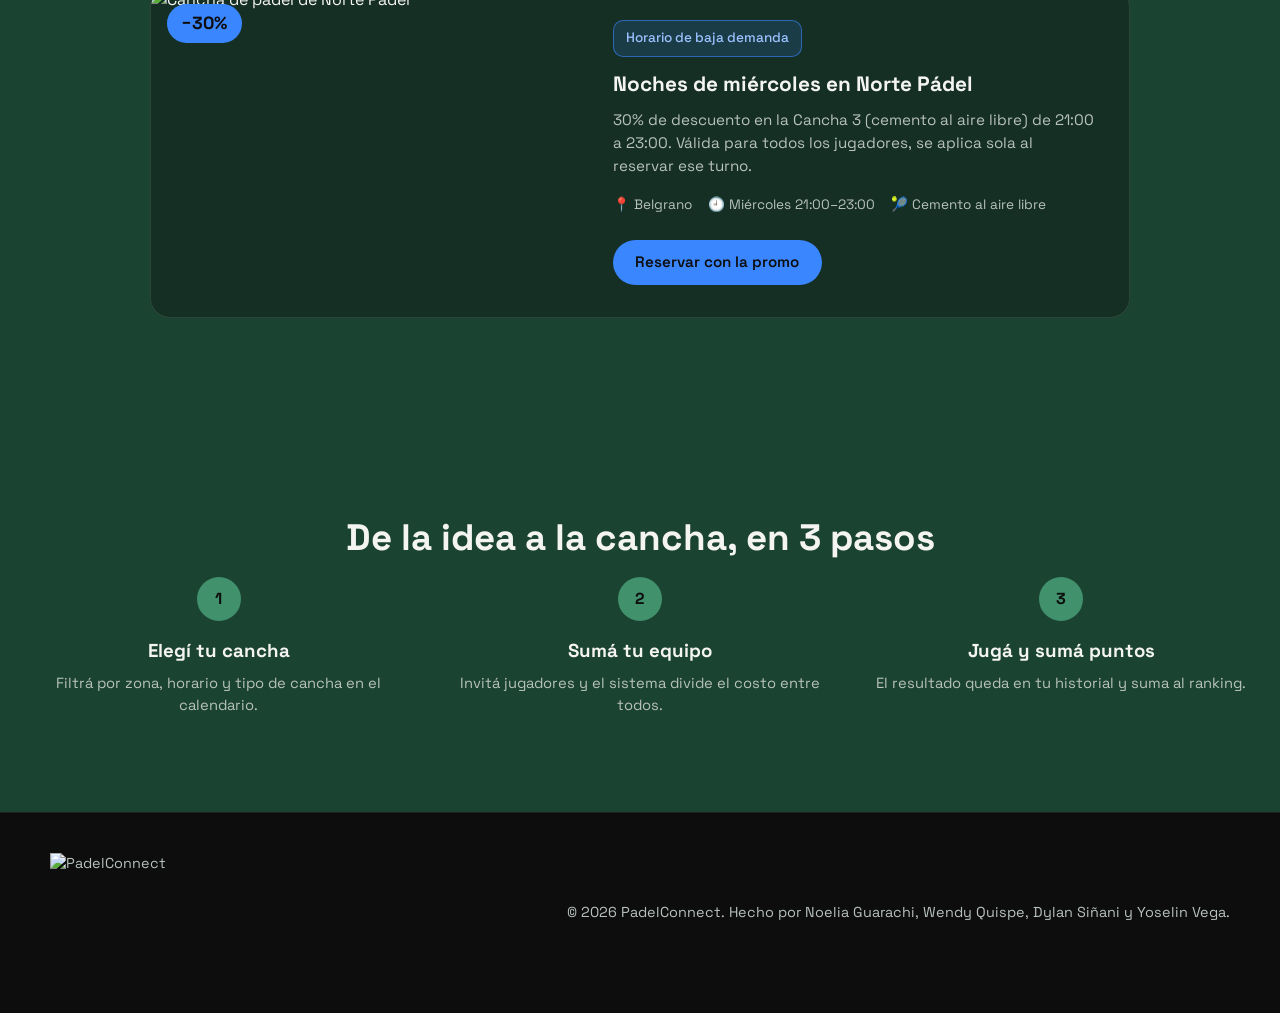
==== commit ed4eaae4: "ultima version" ====
--- a/index.html
+++ b/index.html
@@ -266,7 +266,7 @@
       </div>
     </div>
   </section>
-
+  
   <!-- ============================================================
        FOOTER
        ============================================================ -->
--- a/style.css
+++ b/style.css
@@ -315,7 +315,7 @@
   border-radius: var(--radius);
   transition: border-color 0.25s ease, transform 0.25s ease;
 }
-
+  
 .feature:hover {
   border-color: var(--verde-medio);
   transform: translateY(-4px);
